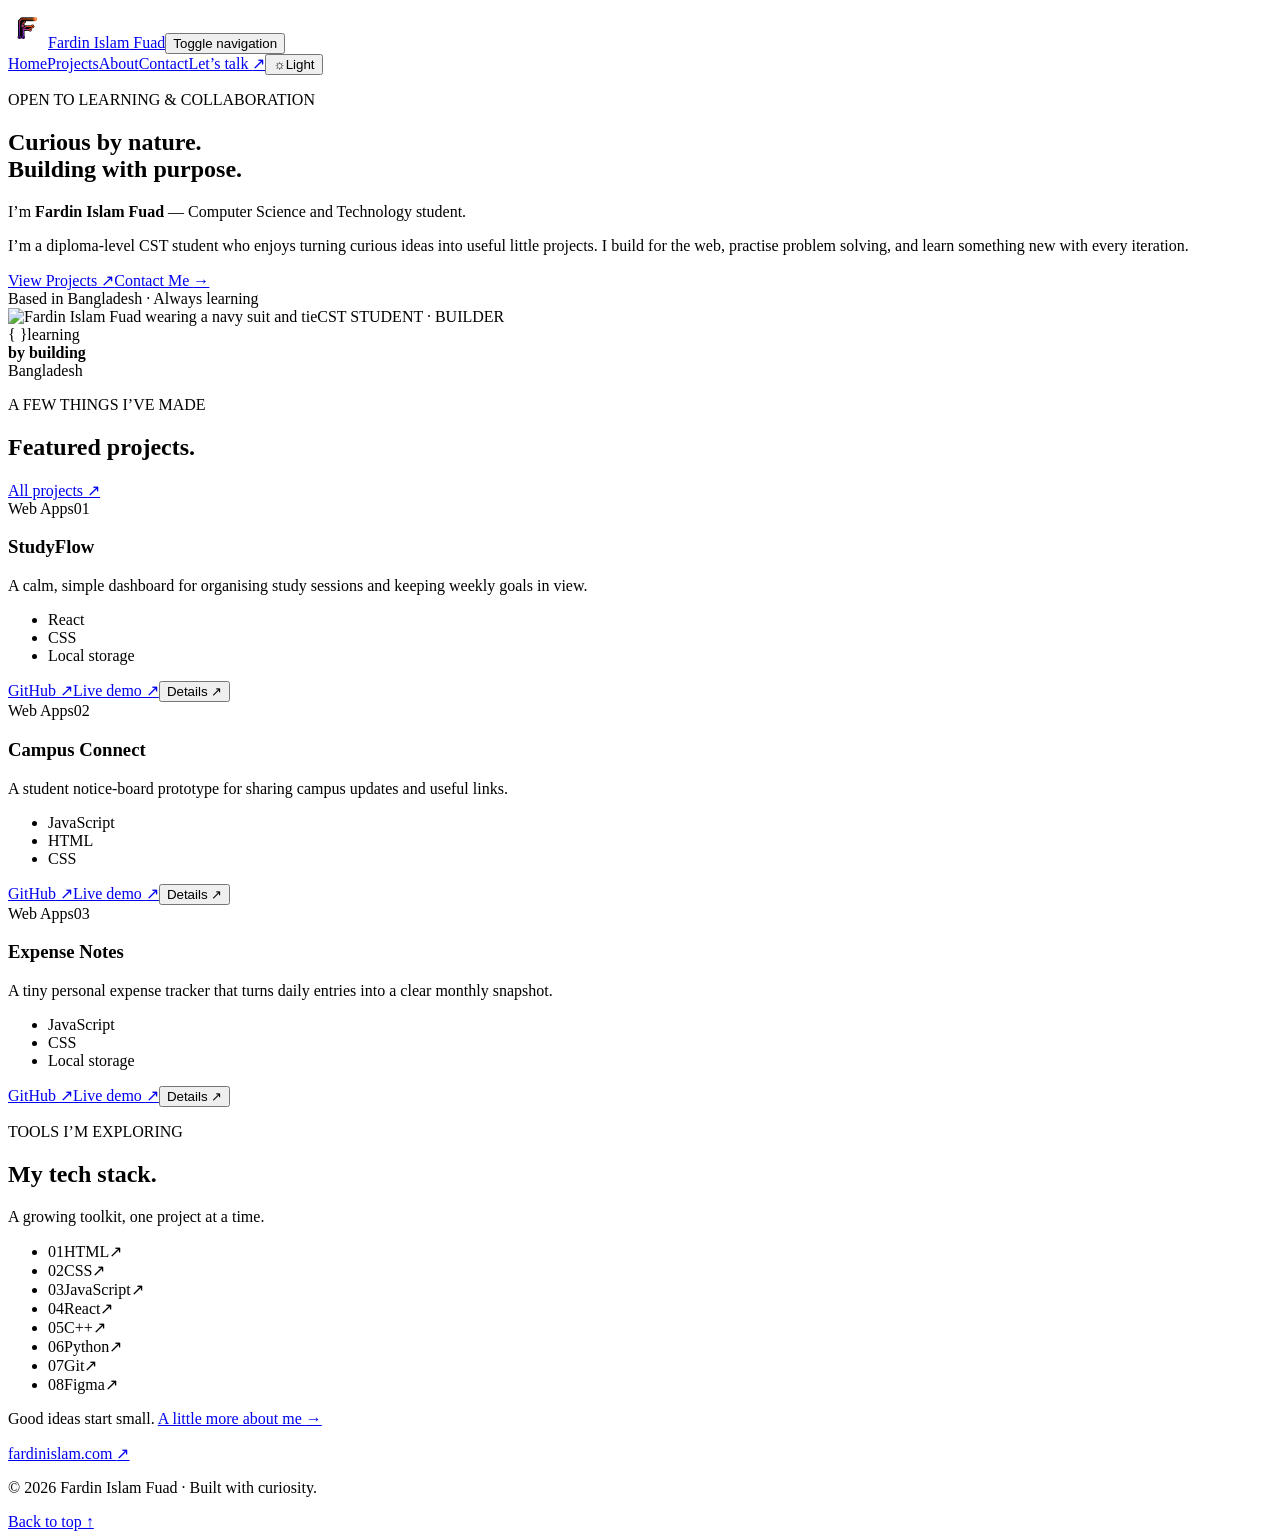
==== index.html @ f7e0d7eb "Add files via upload" ====
<!-- Standalone home page. Edit js/data.js for the site content; no build tools are required. -->
<!doctype html><html lang="en"><head><meta charset="utf-8"><meta name="viewport" content="width=device-width, initial-scale=1"><meta name="theme-color" content="#090d14"><title>Fardin Islam Fuad | Web Developer &amp; CST Student</title><meta name="description" content="Explore Fardin Islam Fuad’s portfolio: a Bangladesh-based CST student and aspiring web developer building thoughtful websites and practical projects."><link rel="canonical" href="https://fardinislam.com/"><meta property="og:type" content="website"><meta property="og:site_name" content="Fardin Islam Fuad"><meta property="og:title" content="Fardin Islam Fuad | Web Developer &amp; CST Student"><meta property="og:description" content="Explore Fardin Islam Fuad’s portfolio: a Bangladesh-based CST student and aspiring web developer building thoughtful websites and practical projects."><meta property="og:url" content="https://fardinislam.com/"><meta property="og:image" content="https://fardinislam.com/assets/fardin-islam-fuad.webp"><meta name="twitter:card" content="summary"><meta name="twitter:title" content="Fardin Islam Fuad | Web Developer &amp; CST Student"><meta name="twitter:description" content="Explore Fardin Islam Fuad’s portfolio: a Bangladesh-based CST student and aspiring web developer building thoughtful websites and practical projects."><meta name="twitter:image" content="https://fardinislam.com/assets/fardin-islam-fuad.webp"><link rel="preconnect" href="https://fonts.googleapis.com"><link rel="preconnect" href="https://fonts.gstatic.com" crossorigin><link href="https://fonts.googleapis.com/css2?family=Space+Grotesk:wght@500;600;700&display=swap" rel="stylesheet"><link rel="stylesheet" href="css/style.css"><link rel="icon" type="image/png" href="fuad-logo.png"><script type="application/ld+json">{"@context":"https://schema.org","@type":"Person","name":"Fardin Islam Fuad","url":"https://fardinislam.com/","alumniOf":{"@type":"EducationalOrganization","name":"Brahmanbaria Polytechnic Institute"},"jobTitle":"Computer Science and Technology student"}</script></head><body id="top" data-page="home"><header class="site-header"><a class="brand" href="index.html" aria-label="Fardin Islam Fuad home"><img class="brand-logo" src="fuad-logo.png" alt="" width="40" height="40"><span>Fardin Islam<span class="brand-muted"> Fuad</span></span></a><button class="menu-toggle" type="button" aria-expanded="false" aria-controls="primary-nav"><span class="sr-only">Toggle navigation</span><span></span><span></span></button><nav class="primary-nav" id="primary-nav" aria-label="Main navigation"><a href="index.html" aria-current="page">Home</a><a href="projects.html">Projects</a><a href="about.html">About</a><a href="contact.html">Contact</a><a class="nav-cta" href="contact.html">Let’s talk <span aria-hidden="true">↗</span></a><button class="theme-toggle" type="button" data-theme-toggle aria-label="Switch to light mode" aria-pressed="false"><span aria-hidden="true">☼</span><span class="theme-label">Light</span></button></nav></header><main id="main-content"><section class="hero section-wrap"><div class="hero-copy"><p class="eyebrow"><span class="status-dot"></span> OPEN TO LEARNING & COLLABORATION</p><h1>Curious by nature.<br><span class="gradient-text">Building with purpose.</span></h1><p class="hero-name">I’m <strong>Fardin Islam Fuad</strong> — Computer Science and Technology student.</p><p class="hero-bio">I’m a diploma-level CST student who enjoys turning curious ideas into useful little projects. I build for the web, practise problem solving, and learn something new with every iteration.</p><div class="button-row"><a class="button button-primary" href="projects.html">View Projects <span aria-hidden="true">↗</span></a><a class="button button-quiet" href="contact.html">Contact Me <span aria-hidden="true">→</span></a></div><div class="hero-footnote"><span class="tiny-line"></span> Based in Bangladesh · Always learning</div></div><div class="hero-portrait-wrap"><div class="portrait-orbit orbit-one"></div><div class="portrait-orbit orbit-two"></div><div class="hero-portrait glass-card"><img src="assets/fardin-islam-fuad.webp" alt="Fardin Islam Fuad wearing a navy suit and tie" width="320" height="320" loading="eager" fetchpriority="high"><span class="portrait-caption">CST STUDENT <span>·</span> BUILDER</span></div><div class="float-chip chip-code"><span class="chip-icon">{ }</span><span>learning<br><b>by building</b></span></div><div class="float-chip chip-location"><span class="location-dot"></span> Bangladesh</div></div></section><section class="section-wrap featured-section" aria-labelledby="featured-title"><div class="section-heading"><div><p class="eyebrow">A FEW THINGS I’VE MADE</p><h2 id="featured-title">Featured projects<span class="accent-dot">.</span></h2></div><a class="inline-link" href="projects.html">All projects <span aria-hidden="true">↗</span></a></div><div class="project-grid featured-grid"><article class="project-card glass-card" data-category="Web Apps"><div class="project-card-top"><span class="eyebrow category-label">Web Apps</span><span class="project-index" aria-hidden="true">01</span></div><h3>StudyFlow</h3><p>A calm, simple dashboard for organising study sessions and keeping weekly goals in view.</p><ul class="tag-list" aria-label="Technologies"><li>React</li><li>CSS</li><li>Local storage</li></ul><div class="project-links"><a href="https://github.com/your-username/studyflow" target="_blank" rel="noopener noreferrer">GitHub <span aria-hidden="true">↗</span></a><a href="https://example.com" target="_blank" rel="noopener noreferrer">Live demo <span aria-hidden="true">↗</span></a><button class="text-button details-trigger" type="button" data-project="studyflow" aria-haspopup="dialog">Details <span aria-hidden="true">↗</span></button></div></article><article class="project-card glass-card" data-category="Web Apps"><div class="project-card-top"><span class="eyebrow category-label">Web Apps</span><span class="project-index" aria-hidden="true">02</span></div><h3>Campus Connect</h3><p>A student notice-board prototype for sharing campus updates and useful links.</p><ul class="tag-list" aria-label="Technologies"><li>JavaScript</li><li>HTML</li><li>CSS</li></ul><div class="project-links"><a href="https://github.com/your-username/campus-connect" target="_blank" rel="noopener noreferrer">GitHub <span aria-hidden="true">↗</span></a><a href="https://example.com" target="_blank" rel="noopener noreferrer">Live demo <span aria-hidden="true">↗</span></a><button class="text-button details-trigger" type="button" data-project="campus-connect" aria-haspopup="dialog">Details <span aria-hidden="true">↗</span></button></div></article><article class="project-card glass-card" data-category="Web Apps"><div class="project-card-top"><span class="eyebrow category-label">Web Apps</span><span class="project-index" aria-hidden="true">03</span></div><h3>Expense Notes</h3><p>A tiny personal expense tracker that turns daily entries into a clear monthly snapshot.</p><ul class="tag-list" aria-label="Technologies"><li>JavaScript</li><li>CSS</li><li>Local storage</li></ul><div class="project-links"><a href="https://github.com/your-username/expense-notes" target="_blank" rel="noopener noreferrer">GitHub <span aria-hidden="true">↗</span></a><a href="https://example.com" target="_blank" rel="noopener noreferrer">Live demo <span aria-hidden="true">↗</span></a><button class="text-button details-trigger" type="button" data-project="expense-notes" aria-haspopup="dialog">Details <span aria-hidden="true">↗</span></button></div></article></div></section><section class="section-wrap stack-section"><div class="section-heading"><div><p class="eyebrow">TOOLS I’M EXPLORING</p><h2>My tech stack<span class="accent-dot">.</span></h2></div><p class="section-note">A growing toolkit, one project at a time.</p></div><ul class="stack-grid"><li class="stack-item"><span class="stack-number">01</span><span>HTML</span><span class="stack-arrow" aria-hidden="true">↗</span></li><li class="stack-item"><span class="stack-number">02</span><span>CSS</span><span class="stack-arrow" aria-hidden="true">↗</span></li><li class="stack-item"><span class="stack-number">03</span><span>JavaScript</span><span class="stack-arrow" aria-hidden="true">↗</span></li><li class="stack-item"><span class="stack-number">04</span><span>React</span><span class="stack-arrow" aria-hidden="true">↗</span></li><li class="stack-item"><span class="stack-number">05</span><span>C++</span><span class="stack-arrow" aria-hidden="true">↗</span></li><li class="stack-item"><span class="stack-number">06</span><span>Python</span><span class="stack-arrow" aria-hidden="true">↗</span></li><li class="stack-item"><span class="stack-number">07</span><span>Git</span><span class="stack-arrow" aria-hidden="true">↗</span></li><li class="stack-item"><span class="stack-number">08</span><span>Figma</span><span class="stack-arrow" aria-hidden="true">↗</span></li></ul></section><section class="section-wrap closing-note"><p>Good ideas start small. <a href="about.html">A little more about me <span aria-hidden="true">→</span></a></p></section></main><footer class="site-footer"><a class="footer-domain" href="https://fardinislam.com/">fardinislam.com <span aria-hidden="true">↗</span></a><p>© 2026 Fardin Islam Fuad <span class="footer-separator">·</span> Built with curiosity.</p><ul class="footer-socials" data-footer-socials aria-label="Social media links"></ul><a class="back-top" href="#top">Back to top ↑</a></footer><script src="js/data.js" defer></script><script src="js/main.js" defer></script></body></html>
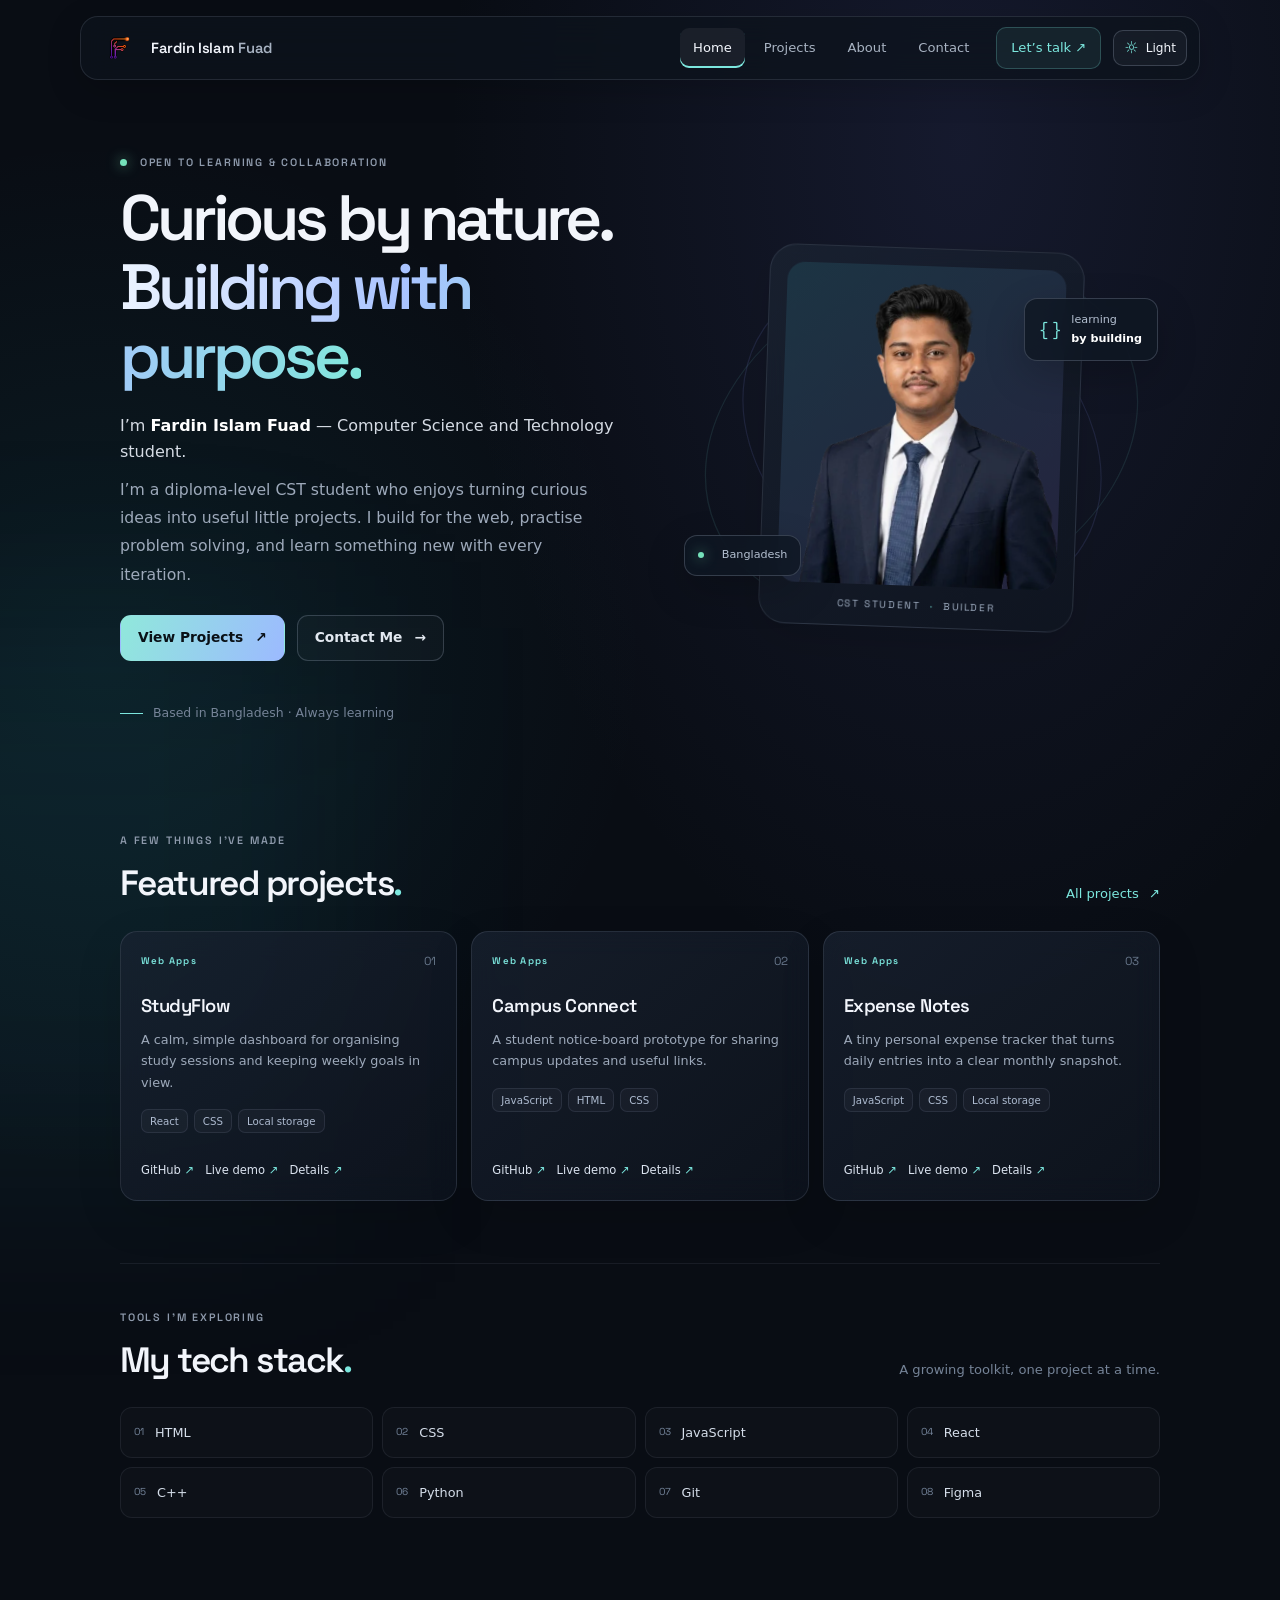
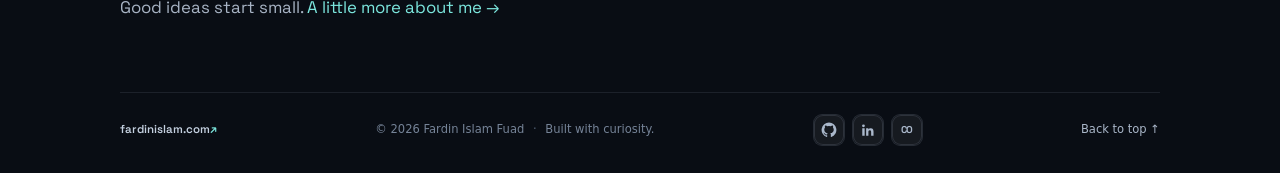
==== commit 49448151: "Update index.html" ====
--- a/index.html
+++ b/index.html
@@ -1,2 +1,2 @@
 <!-- Standalone home page. Edit js/data.js for the site content; no build tools are required. -->
-<!doctype html><html lang="en"><head><meta charset="utf-8"><meta name="viewport" content="width=device-width, initial-scale=1"><meta name="theme-color" content="#090d14"><title>Fardin Islam Fuad | Web Developer &amp; CST Student</title><meta name="description" content="Explore Fardin Islam Fuad’s portfolio: a Bangladesh-based CST student and aspiring web developer building thoughtful websites and practical projects."><link rel="canonical" href="https://fardinislam.com/"><meta property="og:type" content="website"><meta property="og:site_name" content="Fardin Islam Fuad"><meta property="og:title" content="Fardin Islam Fuad | Web Developer &amp; CST Student"><meta property="og:description" content="Explore Fardin Islam Fuad’s portfolio: a Bangladesh-based CST student and aspiring web developer building thoughtful websites and practical projects."><meta property="og:url" content="https://fardinislam.com/"><meta property="og:image" content="https://fardinislam.com/assets/fardin-islam-fuad.webp"><meta name="twitter:card" content="summary"><meta name="twitter:title" content="Fardin Islam Fuad | Web Developer &amp; CST Student"><meta name="twitter:description" content="Explore Fardin Islam Fuad’s portfolio: a Bangladesh-based CST student and aspiring web developer building thoughtful websites and practical projects."><meta name="twitter:image" content="https://fardinislam.com/assets/fardin-islam-fuad.webp"><link rel="preconnect" href="https://fonts.googleapis.com"><link rel="preconnect" href="https://fonts.gstatic.com" crossorigin><link href="https://fonts.googleapis.com/css2?family=Space+Grotesk:wght@500;600;700&display=swap" rel="stylesheet"><link rel="stylesheet" href="css/style.css"><link rel="icon" type="image/png" href="fuad-logo.png"><script type="application/ld+json">{"@context":"https://schema.org","@type":"Person","name":"Fardin Islam Fuad","url":"https://fardinislam.com/","alumniOf":{"@type":"EducationalOrganization","name":"Brahmanbaria Polytechnic Institute"},"jobTitle":"Computer Science and Technology student"}</script></head><body id="top" data-page="home"><header class="site-header"><a class="brand" href="index.html" aria-label="Fardin Islam Fuad home"><img class="brand-logo" src="fuad-logo.png" alt="" width="40" height="40"><span>Fardin Islam<span class="brand-muted"> Fuad</span></span></a><button class="menu-toggle" type="button" aria-expanded="false" aria-controls="primary-nav"><span class="sr-only">Toggle navigation</span><span></span><span></span></button><nav class="primary-nav" id="primary-nav" aria-label="Main navigation"><a href="index.html" aria-current="page">Home</a><a href="projects.html">Projects</a><a href="about.html">About</a><a href="contact.html">Contact</a><a class="nav-cta" href="contact.html">Let’s talk <span aria-hidden="true">↗</span></a><button class="theme-toggle" type="button" data-theme-toggle aria-label="Switch to light mode" aria-pressed="false"><span aria-hidden="true">☼</span><span class="theme-label">Light</span></button></nav></header><main id="main-content"><section class="hero section-wrap"><div class="hero-copy"><p class="eyebrow"><span class="status-dot"></span> OPEN TO LEARNING & COLLABORATION</p><h1>Curious by nature.<br><span class="gradient-text">Building with purpose.</span></h1><p class="hero-name">I’m <strong>Fardin Islam Fuad</strong> — Computer Science and Technology student.</p><p class="hero-bio">I’m a diploma-level CST student who enjoys turning curious ideas into useful little projects. I build for the web, practise problem solving, and learn something new with every iteration.</p><div class="button-row"><a class="button button-primary" href="projects.html">View Projects <span aria-hidden="true">↗</span></a><a class="button button-quiet" href="contact.html">Contact Me <span aria-hidden="true">→</span></a></div><div class="hero-footnote"><span class="tiny-line"></span> Based in Bangladesh · Always learning</div></div><div class="hero-portrait-wrap"><div class="portrait-orbit orbit-one"></div><div class="portrait-orbit orbit-two"></div><div class="hero-portrait glass-card"><img src="assets/fardin-islam-fuad.webp" alt="Fardin Islam Fuad wearing a navy suit and tie" width="320" height="320" loading="eager" fetchpriority="high"><span class="portrait-caption">CST STUDENT <span>·</span> BUILDER</span></div><div class="float-chip chip-code"><span class="chip-icon">{ }</span><span>learning<br><b>by building</b></span></div><div class="float-chip chip-location"><span class="location-dot"></span> Bangladesh</div></div></section><section class="section-wrap featured-section" aria-labelledby="featured-title"><div class="section-heading"><div><p class="eyebrow">A FEW THINGS I’VE MADE</p><h2 id="featured-title">Featured projects<span class="accent-dot">.</span></h2></div><a class="inline-link" href="projects.html">All projects <span aria-hidden="true">↗</span></a></div><div class="project-grid featured-grid"><article class="project-card glass-card" data-category="Web Apps"><div class="project-card-top"><span class="eyebrow category-label">Web Apps</span><span class="project-index" aria-hidden="true">01</span></div><h3>StudyFlow</h3><p>A calm, simple dashboard for organising study sessions and keeping weekly goals in view.</p><ul class="tag-list" aria-label="Technologies"><li>React</li><li>CSS</li><li>Local storage</li></ul><div class="project-links"><a href="https://github.com/your-username/studyflow" target="_blank" rel="noopener noreferrer">GitHub <span aria-hidden="true">↗</span></a><a href="https://example.com" target="_blank" rel="noopener noreferrer">Live demo <span aria-hidden="true">↗</span></a><button class="text-button details-trigger" type="button" data-project="studyflow" aria-haspopup="dialog">Details <span aria-hidden="true">↗</span></button></div></article><article class="project-card glass-card" data-category="Web Apps"><div class="project-card-top"><span class="eyebrow category-label">Web Apps</span><span class="project-index" aria-hidden="true">02</span></div><h3>Campus Connect</h3><p>A student notice-board prototype for sharing campus updates and useful links.</p><ul class="tag-list" aria-label="Technologies"><li>JavaScript</li><li>HTML</li><li>CSS</li></ul><div class="project-links"><a href="https://github.com/your-username/campus-connect" target="_blank" rel="noopener noreferrer">GitHub <span aria-hidden="true">↗</span></a><a href="https://example.com" target="_blank" rel="noopener noreferrer">Live demo <span aria-hidden="true">↗</span></a><button class="text-button details-trigger" type="button" data-project="campus-connect" aria-haspopup="dialog">Details <span aria-hidden="true">↗</span></button></div></article><article class="project-card glass-card" data-category="Web Apps"><div class="project-card-top"><span class="eyebrow category-label">Web Apps</span><span class="project-index" aria-hidden="true">03</span></div><h3>Expense Notes</h3><p>A tiny personal expense tracker that turns daily entries into a clear monthly snapshot.</p><ul class="tag-list" aria-label="Technologies"><li>JavaScript</li><li>CSS</li><li>Local storage</li></ul><div class="project-links"><a href="https://github.com/your-username/expense-notes" target="_blank" rel="noopener noreferrer">GitHub <span aria-hidden="true">↗</span></a><a href="https://example.com" target="_blank" rel="noopener noreferrer">Live demo <span aria-hidden="true">↗</span></a><button class="text-button details-trigger" type="button" data-project="expense-notes" aria-haspopup="dialog">Details <span aria-hidden="true">↗</span></button></div></article></div></section><section class="section-wrap stack-section"><div class="section-heading"><div><p class="eyebrow">TOOLS I’M EXPLORING</p><h2>My tech stack<span class="accent-dot">.</span></h2></div><p class="section-note">A growing toolkit, one project at a time.</p></div><ul class="stack-grid"><li class="stack-item"><span class="stack-number">01</span><span>HTML</span><span class="stack-arrow" aria-hidden="true">↗</span></li><li class="stack-item"><span class="stack-number">02</span><span>CSS</span><span class="stack-arrow" aria-hidden="true">↗</span></li><li class="stack-item"><span class="stack-number">03</span><span>JavaScript</span><span class="stack-arrow" aria-hidden="true">↗</span></li><li class="stack-item"><span class="stack-number">04</span><span>React</span><span class="stack-arrow" aria-hidden="true">↗</span></li><li class="stack-item"><span class="stack-number">05</span><span>C++</span><span class="stack-arrow" aria-hidden="true">↗</span></li><li class="stack-item"><span class="stack-number">06</span><span>Python</span><span class="stack-arrow" aria-hidden="true">↗</span></li><li class="stack-item"><span class="stack-number">07</span><span>Git</span><span class="stack-arrow" aria-hidden="true">↗</span></li><li class="stack-item"><span class="stack-number">08</span><span>Figma</span><span class="stack-arrow" aria-hidden="true">↗</span></li></ul></section><section class="section-wrap closing-note"><p>Good ideas start small. <a href="about.html">A little more about me <span aria-hidden="true">→</span></a></p></section></main><footer class="site-footer"><a class="footer-domain" href="https://fardinislam.com/">fardinislam.com <span aria-hidden="true">↗</span></a><p>© 2026 Fardin Islam Fuad <span class="footer-separator">·</span> Built with curiosity.</p><ul class="footer-socials" data-footer-socials aria-label="Social media links"></ul><a class="back-top" href="#top">Back to top ↑</a></footer><script src="js/data.js" defer></script><script src="js/main.js" defer></script></body></html>
+<!doctype html><html lang="en"><head><meta charset="utf-8"><meta name="viewport" content="width=device-width, initial-scale=1"><meta name="theme-color" content="#090d14"><title>Fardin Islam Fuad | Web Developer &amp; CST Student</title><meta name="description" content="Explore Fardin Islam Fuad’s portfolio: a Bangladesh-based CST student and aspiring web developer building thoughtful websites and practical projects."><link rel="canonical" href="https://fardinislam.com/"><meta property="og:type" content="website"><meta property="og:site_name" content="Fardin Islam Fuad"><meta property="og:title" content="Fardin Islam Fuad | Web Developer &amp; CST Student"><meta property="og:description" content="Explore Fardin Islam Fuad’s portfolio: a Bangladesh-based CST student and aspiring web developer building thoughtful websites and practical projects."><meta property="og:url" content="https://fardinislam.com/"><meta property="og:image" content="https://fardinislam.com/assets/fardin-islam.png"><meta name="twitter:card" content="summary"><meta name="twitter:title" content="Fardin Islam Fuad | Web Developer &amp; CST Student"><meta name="twitter:description" content="Explore Fardin Islam Fuad’s portfolio: a Bangladesh-based CST student and aspiring web developer building thoughtful websites and practical projects."><meta name="twitter:image" content="https://fardinislam.com/assets/fardin-islam-fuad.webp"><link rel="preconnect" href="https://fonts.googleapis.com"><link rel="preconnect" href="https://fonts.gstatic.com" crossorigin><link href="https://fonts.googleapis.com/css2?family=Space+Grotesk:wght@500;600;700&display=swap" rel="stylesheet"><link rel="stylesheet" href="css/style.css"><link rel="icon" type="image/png" href="fuad-logo.png"><script type="application/ld+json">{"@context":"https://schema.org","@type":"Person","name":"Fardin Islam Fuad","url":"https://fardinislam.com/","alumniOf":{"@type":"EducationalOrganization","name":"Brahmanbaria Polytechnic Institute"},"jobTitle":"Computer Science and Technology student"}</script></head><body id="top" data-page="home"><header class="site-header"><a class="brand" href="index.html" aria-label="Fardin Islam Fuad home"><img class="brand-logo" src="fuad-logo.png" alt="" width="40" height="40"><span>Fardin Islam<span class="brand-muted"> Fuad</span></span></a><button class="menu-toggle" type="button" aria-expanded="false" aria-controls="primary-nav"><span class="sr-only">Toggle navigation</span><span></span><span></span></button><nav class="primary-nav" id="primary-nav" aria-label="Main navigation"><a href="index.html" aria-current="page">Home</a><a href="projects.html">Projects</a><a href="about.html">About</a><a href="contact.html">Contact</a><a class="nav-cta" href="contact.html">Let’s talk <span aria-hidden="true">↗</span></a><button class="theme-toggle" type="button" data-theme-toggle aria-label="Switch to light mode" aria-pressed="false"><span aria-hidden="true">☼</span><span class="theme-label">Light</span></button></nav></header><main id="main-content"><section class="hero section-wrap"><div class="hero-copy"><p class="eyebrow"><span class="status-dot"></span> OPEN TO LEARNING & COLLABORATION</p><h1>Curious by nature.<br><span class="gradient-text">Building with purpose.</span></h1><p class="hero-name">I’m <strong>Fardin Islam Fuad</strong> — Computer Science and Technology student.</p><p class="hero-bio">I’m a diploma-level CST student who enjoys turning curious ideas into useful little projects. I build for the web, practise problem solving, and learn something new with every iteration.</p><div class="button-row"><a class="button button-primary" href="projects.html">View Projects <span aria-hidden="true">↗</span></a><a class="button button-quiet" href="contact.html">Contact Me <span aria-hidden="true">→</span></a></div><div class="hero-footnote"><span class="tiny-line"></span> Based in Bangladesh · Always learning</div></div><div class="hero-portrait-wrap"><div class="portrait-orbit orbit-one"></div><div class="portrait-orbit orbit-two"></div><div class="hero-portrait glass-card"><img src="assets/fardin-islam-fuad.webp" alt="Fardin Islam Fuad wearing a navy suit and tie" width="320" height="320" loading="eager" fetchpriority="high"><span class="portrait-caption">CST STUDENT <span>·</span> BUILDER</span></div><div class="float-chip chip-code"><span class="chip-icon">{ }</span><span>learning<br><b>by building</b></span></div><div class="float-chip chip-location"><span class="location-dot"></span> Bangladesh</div></div></section><section class="section-wrap featured-section" aria-labelledby="featured-title"><div class="section-heading"><div><p class="eyebrow">A FEW THINGS I’VE MADE</p><h2 id="featured-title">Featured projects<span class="accent-dot">.</span></h2></div><a class="inline-link" href="projects.html">All projects <span aria-hidden="true">↗</span></a></div><div class="project-grid featured-grid"><article class="project-card glass-card" data-category="Web Apps"><div class="project-card-top"><span class="eyebrow category-label">Web Apps</span><span class="project-index" aria-hidden="true">01</span></div><h3>StudyFlow</h3><p>A calm, simple dashboard for organising study sessions and keeping weekly goals in view.</p><ul class="tag-list" aria-label="Technologies"><li>React</li><li>CSS</li><li>Local storage</li></ul><div class="project-links"><a href="https://github.com/your-username/studyflow" target="_blank" rel="noopener noreferrer">GitHub <span aria-hidden="true">↗</span></a><a href="https://example.com" target="_blank" rel="noopener noreferrer">Live demo <span aria-hidden="true">↗</span></a><button class="text-button details-trigger" type="button" data-project="studyflow" aria-haspopup="dialog">Details <span aria-hidden="true">↗</span></button></div></article><article class="project-card glass-card" data-category="Web Apps"><div class="project-card-top"><span class="eyebrow category-label">Web Apps</span><span class="project-index" aria-hidden="true">02</span></div><h3>Campus Connect</h3><p>A student notice-board prototype for sharing campus updates and useful links.</p><ul class="tag-list" aria-label="Technologies"><li>JavaScript</li><li>HTML</li><li>CSS</li></ul><div class="project-links"><a href="https://github.com/your-username/campus-connect" target="_blank" rel="noopener noreferrer">GitHub <span aria-hidden="true">↗</span></a><a href="https://example.com" target="_blank" rel="noopener noreferrer">Live demo <span aria-hidden="true">↗</span></a><button class="text-button details-trigger" type="button" data-project="campus-connect" aria-haspopup="dialog">Details <span aria-hidden="true">↗</span></button></div></article><article class="project-card glass-card" data-category="Web Apps"><div class="project-card-top"><span class="eyebrow category-label">Web Apps</span><span class="project-index" aria-hidden="true">03</span></div><h3>Expense Notes</h3><p>A tiny personal expense tracker that turns daily entries into a clear monthly snapshot.</p><ul class="tag-list" aria-label="Technologies"><li>JavaScript</li><li>CSS</li><li>Local storage</li></ul><div class="project-links"><a href="https://github.com/your-username/expense-notes" target="_blank" rel="noopener noreferrer">GitHub <span aria-hidden="true">↗</span></a><a href="https://example.com" target="_blank" rel="noopener noreferrer">Live demo <span aria-hidden="true">↗</span></a><button class="text-button details-trigger" type="button" data-project="expense-notes" aria-haspopup="dialog">Details <span aria-hidden="true">↗</span></button></div></article></div></section><section class="section-wrap stack-section"><div class="section-heading"><div><p class="eyebrow">TOOLS I’M EXPLORING</p><h2>My tech stack<span class="accent-dot">.</span></h2></div><p class="section-note">A growing toolkit, one project at a time.</p></div><ul class="stack-grid"><li class="stack-item"><span class="stack-number">01</span><span>HTML</span><span class="stack-arrow" aria-hidden="true">↗</span></li><li class="stack-item"><span class="stack-number">02</span><span>CSS</span><span class="stack-arrow" aria-hidden="true">↗</span></li><li class="stack-item"><span class="stack-number">03</span><span>JavaScript</span><span class="stack-arrow" aria-hidden="true">↗</span></li><li class="stack-item"><span class="stack-number">04</span><span>React</span><span class="stack-arrow" aria-hidden="true">↗</span></li><li class="stack-item"><span class="stack-number">05</span><span>C++</span><span class="stack-arrow" aria-hidden="true">↗</span></li><li class="stack-item"><span class="stack-number">06</span><span>Python</span><span class="stack-arrow" aria-hidden="true">↗</span></li><li class="stack-item"><span class="stack-number">07</span><span>Git</span><span class="stack-arrow" aria-hidden="true">↗</span></li><li class="stack-item"><span class="stack-number">08</span><span>Figma</span><span class="stack-arrow" aria-hidden="true">↗</span></li></ul></section><section class="section-wrap closing-note"><p>Good ideas start small. <a href="about.html">A little more about me <span aria-hidden="true">→</span></a></p></section></main><footer class="site-footer"><a class="footer-domain" href="https://fardinislam.com/">fardinislam.com <span aria-hidden="true">↗</span></a><p>© 2026 Fardin Islam Fuad <span class="footer-separator">·</span> Built with curiosity.</p><ul class="footer-socials" data-footer-socials aria-label="Social media links"></ul><a class="back-top" href="#top">Back to top ↑</a></footer><script src="js/data.js" defer></script><script src="js/main.js" defer></script></body></html>
--- a/css/style.css
+++ b/css/style.css
@@ -0,0 +1,1589 @@
+/* Shared design tokens, page layouts, glass components, and responsive states. */
+:root {
+  color-scheme: dark;
+  --bg: #090d14;
+  --panel: rgba(18, 25, 37, 0.72);
+  --panel-strong: rgba(19, 27, 40, 0.92);
+  --line: rgba(202, 220, 244, 0.12);
+  --line-strong: rgba(202, 220, 244, 0.2);
+  --text: #f2f5fb;
+  --muted: #9da9ba;
+  --soft: #758397;
+  --cyan: #7ce7de;
+  --blue: #82aaff;
+  --purple: #b49aff;
+  --font-display: "Space Grotesk", system-ui, sans-serif;
+  --font-body:
+    system-ui, -apple-system, BlinkMacSystemFont, "Segoe UI", sans-serif;
+  --shadow: 0 24px 80px rgba(0, 0, 0, 0.24);
+  font-family: var(--font-body);
+  font-synthesis: none;
+  text-rendering: optimizeLegibility;
+  -webkit-font-smoothing: antialiased;
+  scroll-behavior: smooth;
+}
+* {
+  box-sizing: border-box;
+}
+body {
+  margin: 0;
+  min-width: 320px;
+  min-height: 100vh;
+  color: var(--text);
+  background:
+    radial-gradient(
+      ellipse at 75% 8%,
+      rgba(86, 91, 180, 0.16),
+      transparent 32rem
+    ),
+    radial-gradient(
+      ellipse at 8% 37%,
+      rgba(28, 157, 165, 0.1),
+      transparent 34rem
+    ),
+    var(--bg);
+  line-height: 1.65;
+}
+body:before {
+  position: fixed;
+  inset: auto auto -18rem -14rem;
+  width: 35rem;
+  height: 35rem;
+  z-index: -1;
+  content: "";
+  background: rgba(38, 144, 160, 0.09);
+  filter: blur(100px);
+  pointer-events: none;
+}
+a {
+  color: inherit;
+  text-decoration: none;
+}
+button,
+input,
+textarea {
+  font: inherit;
+}
+button {
+  color: inherit;
+}
+img {
+  display: block;
+  max-width: 100%;
+}
+::selection {
+  color: #071114;
+  background: var(--cyan);
+}
+:focus-visible {
+  outline: 2px solid var(--cyan);
+  outline-offset: 4px;
+  border-radius: 5px;
+}
+.sr-only {
+  position: absolute;
+  width: 1px;
+  height: 1px;
+  padding: 0;
+  margin: -1px;
+  overflow: hidden;
+  clip: rect(0, 0, 0, 0);
+  white-space: nowrap;
+  border: 0;
+}
+.site-header {
+  position: sticky;
+  top: 16px;
+  z-index: 20;
+  display: flex;
+  align-items: center;
+  justify-content: space-between;
+  max-width: 1120px;
+  margin: 16px auto 0;
+  padding: 10px 12px 10px 19px;
+  border: 1px solid var(--line);
+  border-radius: 18px;
+  background: rgba(13, 19, 29, 0.75);
+  backdrop-filter: blur(18px);
+  -webkit-backdrop-filter: blur(18px);
+  box-shadow: 0 10px 34px rgba(0, 0, 0, 0.18);
+}
+.brand {
+  display: flex;
+  align-items: center;
+  gap: 11px;
+  font-family: var(--font-display);
+  font-weight: 600;
+  font-size: 0.92rem;
+  letter-spacing: -0.02em;
+}
+.brand-logo {
+  display: block;
+  flex: 0 0 40px;
+  width: 40px;
+  height: 40px;
+  object-fit: contain;
+}
+.brand-muted {
+  color: #a7b2c1;
+}
+.primary-nav {
+  display: flex;
+  align-items: center;
+  gap: 6px;
+}
+.primary-nav > a:not(.nav-cta) {
+  padding: 9px 13px;
+  color: #a8b3c2;
+  font-size: 0.82rem;
+  transition:
+    color 0.2s,
+    background 0.2s;
+}
+.primary-nav > a:not(.nav-cta):hover,
+.primary-nav > a[aria-current="page"] {
+  color: var(--text);
+}
+.primary-nav > a[aria-current="page"]:not(.nav-cta) {
+  border-radius: 9px;
+  background: rgba(255, 255, 255, 0.055);
+}
+.nav-cta {
+  margin-left: 8px;
+  padding: 9px 14px;
+  border: 1px solid rgba(124, 231, 222, 0.23);
+  border-radius: 10px;
+  color: var(--cyan);
+  background: rgba(124, 231, 222, 0.07);
+  font-size: 0.82rem;
+  transition: background 0.2s;
+}
+.nav-cta:hover {
+  background: rgba(124, 231, 222, 0.14);
+}
+.menu-toggle {
+  display: none;
+}
+.section-wrap {
+  width: min(100% - 48px, 1040px);
+  margin-inline: auto;
+}
+.hero {
+  display: grid;
+  grid-template-columns: 1.04fr 0.96fr;
+  align-items: center;
+  gap: 3rem;
+  min-height: 570px;
+  padding-top: 74px;
+  padding-bottom: 64px;
+}
+.eyebrow {
+  margin: 0 0 14px;
+  color: #8e9aac;
+  font-family: var(--font-display);
+  font-size: 0.67rem;
+  font-weight: 600;
+  letter-spacing: 0.17em;
+  line-height: 1.5;
+}
+.status-dot,
+.location-dot {
+  display: inline-block;
+  width: 7px;
+  height: 7px;
+  margin-right: 8px;
+  border-radius: 50%;
+  background: #75e1ba;
+  box-shadow: 0 0 13px rgba(117, 225, 186, 0.7);
+}
+h1,
+h2,
+h3,
+p {
+  margin-top: 0;
+}
+.hero h1,
+.page-hero h1 {
+  margin-bottom: 22px;
+  font-family: var(--font-display);
+  font-size: clamp(2.55rem, 5vw, 4.4rem);
+  font-weight: 600;
+  line-height: 1.08;
+  letter-spacing: -0.065em;
+}
+.gradient-text {
+  background: linear-gradient(95deg, #ecf4ff 0%, #a9c3ff 48%, #82e7dc 100%);
+  -webkit-background-clip: text;
+  background-clip: text;
+  color: transparent;
+}
+.hero-name {
+  margin-bottom: 10px;
+  color: #d5dbe4;
+  font-size: 1rem;
+}
+.hero-name strong {
+  color: #fff;
+  font-weight: 650;
+}
+.hero-bio {
+  max-width: 480px;
+  margin: 0 0 26px;
+  color: var(--muted);
+  font-size: 0.98rem;
+  line-height: 1.8;
+}
+.button-row {
+  display: flex;
+  flex-wrap: wrap;
+  gap: 12px;
+}
+.button {
+  display: inline-flex;
+  align-items: center;
+  justify-content: center;
+  gap: 12px;
+  min-height: 46px;
+  padding: 0 17px;
+  border: 1px solid transparent;
+  border-radius: 11px;
+  font-weight: 600;
+  font-size: 0.86rem;
+  transition:
+    transform 0.2s,
+    background 0.2s,
+    border-color 0.2s;
+}
+.button:hover {
+  transform: translateY(-2px);
+}
+.button-primary {
+  color: #091016;
+  background: linear-gradient(110deg, #90e8db, #9cbaff);
+}
+.button-primary:hover {
+  background: linear-gradient(110deg, #b0f4e8, #b2caff);
+}
+.button-quiet {
+  border-color: var(--line-strong);
+  color: #e2e8f0;
+  background: rgba(255, 255, 255, 0.025);
+}
+.button-quiet:hover {
+  border-color: rgba(124, 231, 222, 0.4);
+  background: rgba(255, 255, 255, 0.06);
+}
+.hero-footnote {
+  display: flex;
+  align-items: center;
+  gap: 10px;
+  margin-top: 42px;
+  color: var(--soft);
+  font-size: 0.78rem;
+}
+.tiny-line {
+  width: 23px;
+  height: 1px;
+  background: var(--cyan);
+}
+.hero-portrait-wrap {
+  position: relative;
+  display: grid;
+  place-items: center;
+  min-height: 380px;
+}
+.hero-portrait {
+  position: relative;
+  z-index: 1;
+  display: grid;
+  justify-items: center;
+  width: min(315px, 76%);
+  padding: 17px 17px 13px;
+  border: 1px solid rgba(199, 218, 247, 0.14);
+  border-radius: 27px;
+  background: linear-gradient(
+    145deg,
+    rgba(40, 50, 73, 0.72),
+    rgba(19, 26, 39, 0.7)
+  );
+  box-shadow: var(--shadow);
+  transform: rotate(2deg);
+}
+.hero-portrait img {
+  width: 100%;
+  aspect-ratio: 1;
+  object-fit: cover;
+  border-radius: 18px;
+  background: linear-gradient(140deg, #1c3443, #24233e);
+}
+.portrait-caption {
+  padding-top: 12px;
+  color: #a3b1c5;
+  font-family: var(--font-display);
+  font-size: 0.62rem;
+  letter-spacing: 0.16em;
+}
+.portrait-caption span {
+  padding-inline: 5px;
+  color: var(--cyan);
+}
+.portrait-orbit {
+  position: absolute;
+  width: 335px;
+  height: 335px;
+  border: 1px solid rgba(124, 231, 222, 0.1);
+  border-radius: 50%;
+}
+.orbit-one {
+  transform: rotate(-23deg) scaleX(1.34);
+}
+.orbit-two {
+  width: 300px;
+  height: 300px;
+  border-color: rgba(142, 155, 255, 0.13);
+  transform: rotate(36deg) scaleX(1.29);
+}
+.float-chip {
+  position: absolute;
+  z-index: 2;
+  display: flex;
+  align-items: center;
+  gap: 10px;
+  border: 1px solid var(--line-strong);
+  border-radius: 13px;
+  background: rgba(15, 23, 35, 0.84);
+  backdrop-filter: blur(14px);
+  box-shadow: 0 14px 40px rgba(0, 0, 0, 0.2);
+  font-size: 0.7rem;
+  color: #b4c0d1;
+}
+.chip-code {
+  top: 50px;
+  right: 2px;
+  padding: 12px 15px;
+}
+.chip-code b {
+  color: #fff;
+  font-weight: 600;
+}
+.chip-icon {
+  color: var(--cyan);
+  font-family: var(--font-display);
+  font-size: 1.1rem;
+}
+.chip-location {
+  bottom: 53px;
+  left: 0;
+  padding: 10px 13px;
+}
+.chip-location .location-dot {
+  width: 6px;
+  height: 6px;
+}
+.featured-section,
+.stack-section {
+  padding-top: 45px;
+  padding-bottom: 62px;
+}
+.section-heading {
+  display: flex;
+  align-items: end;
+  justify-content: space-between;
+  gap: 20px;
+  margin-bottom: 26px;
+}
+.section-heading h2,
+.about-copy h2,
+.contact-aside h2 {
+  margin: 0;
+  font-family: var(--font-display);
+  font-size: clamp(1.65rem, 3vw, 2.2rem);
+  font-weight: 600;
+  line-height: 1.2;
+  letter-spacing: -0.045em;
+}
+.accent-dot {
+  color: var(--cyan);
+}
+.inline-link {
+  color: var(--cyan);
+  font-size: 0.82rem;
+}
+.inline-link span {
+  margin-left: 6px;
+}
+.project-grid {
+  display: grid;
+  grid-template-columns: repeat(3, minmax(0, 1fr));
+  gap: 14px;
+}
+.glass-card {
+  border: 1px solid var(--line);
+  background: linear-gradient(
+    140deg,
+    rgba(25, 34, 49, 0.76),
+    rgba(14, 20, 31, 0.77)
+  );
+  backdrop-filter: blur(14px);
+  -webkit-backdrop-filter: blur(14px);
+  box-shadow: 0 16px 45px rgba(0, 0, 0, 0.13);
+}
+.project-card {
+  display: flex;
+  flex-direction: column;
+  min-height: 270px;
+  padding: 20px;
+  border-radius: 17px;
+  transition:
+    transform 0.24s,
+    border-color 0.24s,
+    background 0.24s;
+}
+.project-card:hover {
+  transform: translateY(-4px);
+  border-color: rgba(124, 231, 222, 0.3);
+  background: linear-gradient(
+    140deg,
+    rgba(28, 41, 57, 0.88),
+    rgba(15, 23, 34, 0.84)
+  );
+}
+.project-card-top {
+  display: flex;
+  justify-content: space-between;
+  align-items: center;
+  margin-bottom: 20px;
+}
+.project-card .eyebrow {
+  margin: 0;
+  color: var(--cyan);
+  font-size: 0.6rem;
+  letter-spacing: 0.13em;
+}
+.project-index {
+  color: #68778b;
+  font-family: var(--font-display);
+  font-size: 0.73rem;
+}
+.project-card h3 {
+  margin: 0 0 8px;
+  font-family: var(--font-display);
+  font-size: 1.15rem;
+  font-weight: 600;
+  letter-spacing: -0.03em;
+}
+.project-card > p {
+  margin: 0 0 16px;
+  color: var(--muted);
+  font-size: 0.8rem;
+  line-height: 1.65;
+}
+.tag-list {
+  display: flex;
+  flex-wrap: wrap;
+  gap: 6px;
+  margin: 0;
+  padding: 0;
+  list-style: none;
+}
+.tag-list li {
+  padding: 4px 8px;
+  border: 1px solid rgba(190, 207, 231, 0.1);
+  border-radius: 7px;
+  color: #aebbd0;
+  background: rgba(208, 223, 248, 0.035);
+  font-size: 0.64rem;
+  line-height: 1.45;
+}
+.project-links {
+  display: flex;
+  flex-wrap: wrap;
+  align-items: center;
+  gap: 11px;
+  margin-top: auto;
+  padding-top: 19px;
+}
+.project-links a,
+.text-button {
+  padding: 0;
+  border: 0;
+  color: #dbe3ef;
+  background: none;
+  font-size: 0.72rem;
+  cursor: pointer;
+}
+.project-links a:hover,
+.text-button:hover {
+  color: var(--cyan);
+}
+.project-links span {
+  color: var(--cyan);
+}
+.section-note {
+  margin: 0;
+  color: var(--soft);
+  font-size: 0.82rem;
+}
+.stack-section {
+  border-top: 1px solid rgba(197, 215, 242, 0.08);
+}
+.stack-grid {
+  display: grid;
+  grid-template-columns: repeat(4, 1fr);
+  gap: 9px;
+  margin: 0;
+  padding: 0;
+  list-style: none;
+}
+.stack-item {
+  display: flex;
+  align-items: center;
+  gap: 11px;
+  padding: 14px 13px;
+  border: 1px solid rgba(197, 215, 242, 0.08);
+  border-radius: 12px;
+  color: #d5deea;
+  background: rgba(255, 255, 255, 0.018);
+  font-size: 0.8rem;
+  transition:
+    border-color 0.2s,
+    background 0.2s;
+}
+.stack-item:hover {
+  border-color: rgba(124, 231, 222, 0.22);
+  background: rgba(124, 231, 222, 0.04);
+}
+.stack-number {
+  color: #74849a;
+  font-family: var(--font-display);
+  font-size: 0.63rem;
+}
+.stack-arrow {
+  margin-left: auto;
+  color: var(--cyan);
+  opacity: 0;
+  transition: opacity 0.2s;
+}
+.stack-item:hover .stack-arrow {
+  opacity: 1;
+}
+.closing-note {
+  padding-block: 14px 70px;
+  color: #a8b4c5;
+  font-family: var(--font-display);
+  font-size: 1.05rem;
+}
+.closing-note p {
+  margin: 0;
+}
+.closing-note a {
+  color: var(--cyan);
+}
+.page-hero {
+  padding-top: 77px;
+  padding-bottom: 39px;
+}
+.page-hero h1 {
+  max-width: 820px;
+  margin-bottom: 15px;
+  font-size: clamp(2.55rem, 5vw, 3.75rem);
+}
+.page-intro {
+  max-width: 620px;
+  margin: 0;
+  color: var(--muted);
+  font-size: 1rem;
+  line-height: 1.8;
+}
+.projects-section {
+  padding-bottom: 80px;
+}
+.filter-bar {
+  display: flex;
+  align-items: center;
+  gap: 8px;
+  margin-bottom: 21px;
+}
+.filter-button {
+  padding: 8px 13px;
+  border: 1px solid var(--line);
+  border-radius: 9px;
+  color: #a7b4c6;
+  background: rgba(255, 255, 255, 0.025);
+  font-size: 0.74rem;
+  cursor: pointer;
+  transition:
+    background 0.2s,
+    border-color 0.2s,
+    color 0.2s;
+}
+.filter-button:hover,
+.filter-button.is-active {
+  border-color: rgba(124, 231, 222, 0.32);
+  color: var(--cyan);
+  background: rgba(124, 231, 222, 0.075);
+}
+.filter-button:focus-visible {
+  outline-offset: 3px;
+}
+.filter-count {
+  margin-left: auto;
+  color: var(--soft);
+  font-size: 0.75rem;
+}
+.all-projects-grid {
+  grid-template-columns: repeat(2, minmax(0, 1fr));
+  gap: 14px;
+}
+.all-projects-grid .project-card {
+  min-height: 248px;
+}
+.project-card[hidden] {
+  display: none;
+}
+.placeholder-note {
+  margin: 22px 0 0;
+  color: var(--soft);
+  font-size: 0.75rem;
+}
+.placeholder-note span {
+  color: var(--cyan);
+}
+.placeholder-note code {
+  color: #c5d1e1;
+}
+.project-dialog {
+  width: min(580px, calc(100% - 28px));
+  max-width: none;
+  padding: 0;
+  border: 1px solid var(--line-strong);
+  border-radius: 20px;
+  color: var(--text);
+  background: rgba(13, 20, 31, 0.97);
+  box-shadow: 0 25px 100px rgba(0, 0, 0, 0.6);
+}
+.project-dialog::backdrop {
+  background: rgba(3, 6, 12, 0.72);
+  backdrop-filter: blur(5px);
+}
+.dialog-inner {
+  position: relative;
+  padding: 33px;
+}
+.dialog-close {
+  position: absolute;
+  top: 17px;
+  right: 18px;
+  width: 36px;
+  height: 36px;
+  border: 1px solid var(--line);
+  border-radius: 10px;
+  color: #dbe5f4;
+  background: rgba(255, 255, 255, 0.04);
+  font-size: 1.25rem;
+  cursor: pointer;
+}
+.dialog-inner h2 {
+  margin: 0 50px 13px 0;
+  font-family: var(--font-display);
+  font-size: 1.75rem;
+  letter-spacing: -0.04em;
+}
+.dialog-inner > p:not(.eyebrow) {
+  color: #b0bccd;
+  line-height: 1.8;
+}
+.dialog-inner .eyebrow {
+  color: var(--cyan);
+}
+.dialog-inner .project-links {
+  margin-top: 14px;
+}
+.about-intro {
+  display: grid;
+  grid-template-columns: 0.68fr 1.32fr;
+  align-items: center;
+  gap: 53px;
+  padding-top: 20px;
+  padding-bottom: 67px;
+}
+.about-avatar {
+  display: flex;
+  flex-direction: column;
+  align-items: center;
+  gap: 14px;
+  width: min(100%, 270px);
+  padding: 15px;
+  border-radius: 22px;
+}
+.about-avatar img {
+  width: 100%;
+  aspect-ratio: 1;
+  object-fit: cover;
+  border-radius: 15px;
+  background: linear-gradient(140deg, #1c3443, #24233e);
+}
+.about-avatar .eyebrow {
+  margin: 0;
+  color: #aebad0;
+}
+.about-copy h2 {
+  margin-bottom: 18px;
+}
+.about-copy > p:not(.eyebrow) {
+  margin-bottom: 14px;
+  color: var(--muted);
+  font-size: 0.91rem;
+  line-height: 1.85;
+}
+.timeline {
+  position: relative;
+  margin: 0 0 68px 7px;
+  padding: 0 0 0 29px;
+  border-left: 1px solid rgba(124, 231, 222, 0.24);
+}
+.timeline-item {
+  position: relative;
+  max-width: 650px;
+  padding: 0 0 8px;
+}
+.timeline-marker {
+  position: absolute;
+  top: 5px;
+  left: -35px;
+  width: 11px;
+  height: 11px;
+  border: 2px solid var(--cyan);
+  border-radius: 50%;
+  background: var(--bg);
+  box-shadow: 0 0 16px rgba(124, 231, 222, 0.22);
+}
+.timeline-item .eyebrow {
+  margin-bottom: 8px;
+  color: var(--cyan);
+}
+.timeline-item h3 {
+  margin: 0 0 4px;
+  font-family: var(--font-display);
+  font-size: 1.16rem;
+}
+.timeline-school {
+  margin: 0 0 10px;
+  color: #d2dceb;
+  font-size: 0.88rem;
+}
+.timeline-item > p:last-child {
+  margin: 0;
+  color: var(--muted);
+  font-size: 0.84rem;
+}
+.stats-section {
+  padding-top: 35px;
+  padding-bottom: 67px;
+  border-top: 1px solid rgba(197, 215, 242, 0.08);
+}
+.stats-grid {
+  display: grid;
+  grid-template-columns: repeat(3, 1fr);
+  gap: 13px;
+}
+.stat-card {
+  position: relative;
+  display: flex;
+  flex-direction: column;
+  min-height: 160px;
+  padding: 19px;
+  border-radius: 15px;
+  transition:
+    transform 0.2s,
+    border-color 0.2s;
+}
+.stat-card:hover {
+  transform: translateY(-3px);
+  border-color: rgba(124, 231, 222, 0.33);
+}
+.stat-label {
+  color: #a5b2c4;
+  font-size: 0.76rem;
+}
+.stat-card strong {
+  margin: 7px 0;
+  font-family: var(--font-display);
+  font-size: 2rem;
+  letter-spacing: -0.06em;
+}
+.stat-detail {
+  color: var(--soft);
+  font-size: 0.69rem;
+}
+.stat-arrow {
+  position: absolute;
+  right: 17px;
+  bottom: 16px;
+  color: var(--cyan);
+}
+.skills-section {
+  padding-bottom: 80px;
+}
+.skill-cloud {
+  display: flex;
+  flex-wrap: wrap;
+  gap: 9px;
+  margin: 0;
+  padding: 0;
+  list-style: none;
+}
+.skill-cloud li {
+  padding: 9px 13px;
+  border: 1px solid rgba(197, 215, 242, 0.13);
+  border-radius: 9px;
+  color: #cad5e4;
+  background: rgba(255, 255, 255, 0.027);
+  font-size: 0.78rem;
+}
+.contact-layout {
+  display: grid;
+  grid-template-columns: 0.9fr 1.1fr;
+  gap: 50px;
+  padding-top: 14px;
+  padding-bottom: 88px;
+}
+.contact-aside > p:not(.eyebrow) {
+  max-width: 385px;
+  margin: 15px 0 25px;
+  color: var(--muted);
+  font-size: 0.88rem;
+  line-height: 1.8;
+}
+.email-card {
+  display: grid;
+  grid-template-columns: 1fr auto;
+  align-items: center;
+  gap: 7px 10px;
+  padding: 17px;
+  border-radius: 14px;
+}
+.email-label {
+  grid-column: 1/-1;
+  color: var(--soft);
+  font-family: var(--font-display);
+  font-size: 0.62rem;
+  letter-spacing: 0.15em;
+}
+.email-card > a {
+  overflow-wrap: anywhere;
+  color: #e8eff9;
+  font-size: 0.83rem;
+}
+.copy-button {
+  padding: 6px 9px;
+  border: 1px solid var(--line);
+  border-radius: 8px;
+  color: var(--cyan);
+  background: rgba(255, 255, 255, 0.035);
+  font-size: 0.69rem;
+  cursor: pointer;
+}
+.copy-status {
+  grid-column: 1/-1;
+  min-height: 1em;
+  color: #8fe5cf;
+  font-size: 0.7rem;
+}
+.social-block {
+  margin-top: 29px;
+}
+.social-block > .eyebrow {
+  margin-bottom: 11px;
+}
+.social-list {
+  margin: 0;
+  padding: 0;
+  list-style: none;
+}
+.social-list li + li {
+  border-top: 1px solid rgba(197, 215, 242, 0.09);
+}
+.social-list a {
+  display: grid;
+  grid-template-columns: 1fr 1fr auto;
+  gap: 8px;
+  padding: 11px 2px;
+  color: #d9e2ef;
+  font-size: 0.79rem;
+}
+.social-list a > span:last-child {
+  color: var(--cyan);
+}
+.social-handle {
+  color: var(--soft);
+  text-align: right;
+}
+.contact-form {
+  display: flex;
+  flex-direction: column;
+  gap: 9px;
+  padding: 25px;
+  border-radius: 17px;
+}
+.contact-form .eyebrow {
+  margin-bottom: 6px;
+}
+.contact-form label {
+  margin-top: 4px;
+  color: #cbd5e3;
+  font-size: 0.76rem;
+}
+.contact-form input,
+.contact-form textarea {
+  width: 100%;
+  padding: 12px 13px;
+  border: 1px solid rgba(197, 215, 242, 0.14);
+  border-radius: 10px;
+  outline: 0;
+  color: var(--text);
+  background: rgba(4, 9, 17, 0.43);
+  font-size: 0.82rem;
+  transition:
+    border-color 0.2s,
+    background 0.2s;
+}
+.contact-form input:focus,
+.contact-form textarea:focus {
+  border-color: rgba(124, 231, 222, 0.56);
+  background: rgba(4, 9, 17, 0.62);
+}
+.contact-form input::placeholder,
+.contact-form textarea::placeholder {
+  color: #69778a;
+}
+.contact-form textarea {
+  resize: vertical;
+  min-height: 125px;
+}
+.submit-button {
+  align-self: flex-start;
+  margin-top: 7px;
+}
+.form-note {
+  margin: 1px 0 0;
+  color: var(--soft);
+  font-size: 0.68rem;
+}
+.site-footer {
+  display: flex;
+  align-items: center;
+  justify-content: space-between;
+  gap: 14px;
+  max-width: 1040px;
+  margin: 0 auto;
+  padding: 21px 0 27px;
+  border-top: 1px solid rgba(197, 215, 242, 0.1);
+  color: var(--soft);
+  font-size: 0.72rem;
+}
+.site-footer p {
+  margin: 0;
+}
+.footer-domain {
+  color: #c3cfdf;
+  font-family: var(--font-display);
+  font-weight: 600;
+}
+.footer-domain span {
+  color: var(--cyan);
+}
+.footer-separator {
+  padding-inline: 5px;
+  color: #526175;
+}
+.footer-socials {
+  display: flex;
+  align-items: center;
+  gap: 7px;
+  margin: 0;
+  padding: 0;
+  list-style: none;
+}
+.footer-socials a {
+  display: grid;
+  place-items: center;
+  width: 32px;
+  height: 32px;
+  border: 1px solid var(--line);
+  border-radius: 9px;
+  color: var(--muted);
+  background: rgba(255, 255, 255, 0.025);
+  transition:
+    transform 0.2s,
+    color 0.2s,
+    border-color 0.2s,
+    background 0.2s;
+}
+.footer-socials a:hover {
+  transform: translateY(-2px);
+  border-color: rgba(124, 231, 222, 0.4);
+  color: var(--cyan);
+  background: rgba(124, 231, 222, 0.08);
+}
+.footer-socials svg {
+  width: 16px;
+  height: 16px;
+}
+.footer-socials .social-monogram {
+  font-family: var(--font-display);
+  font-size: 0.62rem;
+  font-weight: 700;
+}
+.back-top {
+  color: #a9b6c8;
+}
+@media (max-width: 850px) {
+  .site-header {
+    width: calc(100% - 32px);
+  }
+  .section-wrap,
+  .site-footer {
+    width: calc(100% - 48px);
+  }
+  .hero {
+    gap: 1.5rem;
+    min-height: 530px;
+  }
+  .hero-portrait-wrap {
+    transform: scale(0.91);
+  }
+  .project-grid {
+    grid-template-columns: repeat(2, minmax(0, 1fr));
+  }
+  .featured-grid .project-card:nth-child(3) {
+    display: none;
+  }
+  .stack-grid {
+    grid-template-columns: repeat(4, 1fr);
+  }
+  .about-intro {
+    gap: 30px;
+  }
+  .contact-layout {
+    gap: 28px;
+  }
+}
+@media (max-width: 620px) {
+  .site-header {
+    top: 9px;
+    margin-top: 9px;
+    padding: 8px 10px 8px 13px;
+    border-radius: 14px;
+  }
+  .brand {
+    font-size: 0.81rem;
+  }
+  .brand-logo {
+    flex-basis: 32px;
+    width: 32px;
+    height: 32px;
+  }
+  .menu-toggle {
+    display: flex;
+    flex-direction: column;
+    justify-content: center;
+    gap: 5px;
+    width: 38px;
+    height: 36px;
+    padding: 8px;
+    border: 1px solid var(--line);
+    border-radius: 9px;
+    background: rgba(255, 255, 255, 0.035);
+    cursor: pointer;
+  }
+  .menu-toggle > span:not(.sr-only) {
+    height: 1px;
+    width: 100%;
+    background: #dce7f5;
+  }
+  .primary-nav {
+    position: absolute;
+    top: calc(100% + 8px);
+    right: 0;
+    left: 0;
+    display: none;
+    align-items: stretch;
+    flex-direction: column;
+    gap: 4px;
+    padding: 9px;
+    border: 1px solid var(--line);
+    border-radius: 14px;
+    background: rgba(13, 19, 29, 0.96);
+    backdrop-filter: blur(18px);
+  }
+  .primary-nav.is-open {
+    display: flex;
+  }
+  .primary-nav > a:not(.nav-cta) {
+    padding: 11px 12px;
+  }
+  .nav-cta {
+    margin: 4px 0 0;
+    text-align: center;
+  }
+  .section-wrap,
+  .site-footer {
+    width: calc(100% - 36px);
+  }
+  .hero {
+    grid-template-columns: 1fr;
+    gap: 0;
+    min-height: auto;
+    padding-top: 62px;
+    padding-bottom: 41px;
+  }
+  .hero-copy {
+    position: relative;
+    z-index: 2;
+  }
+  .hero h1 {
+    font-size: clamp(2.45rem, 11vw, 3.4rem);
+  }
+  .hero-bio {
+    font-size: 0.91rem;
+  }
+  .hero-footnote {
+    margin-top: 26px;
+  }
+  .hero-portrait-wrap {
+    min-height: 320px;
+    margin-top: -7px;
+    transform: none;
+  }
+  .hero-portrait {
+    width: min(245px, 72%);
+    padding: 12px 12px 10px;
+    border-radius: 21px;
+  }
+  .hero-portrait img {
+    border-radius: 14px;
+  }
+  .portrait-orbit {
+    width: 270px;
+    height: 270px;
+  }
+  .orbit-two {
+    width: 245px;
+    height: 245px;
+  }
+  .chip-code {
+    top: 37px;
+    right: 1px;
+  }
+  .chip-location {
+    bottom: 38px;
+    left: 0;
+  }
+  .featured-section,
+  .stack-section {
+    padding-top: 34px;
+    padding-bottom: 43px;
+  }
+  .section-heading {
+    align-items: flex-start;
+  }
+  .section-heading h2,
+  .about-copy h2,
+  .contact-aside h2 {
+    font-size: 1.65rem;
+  }
+  .section-note {
+    max-width: 150px;
+    text-align: right;
+    font-size: 0.72rem;
+  }
+  .project-grid,
+  .all-projects-grid {
+    grid-template-columns: 1fr;
+  }
+  .featured-grid .project-card:nth-child(3) {
+    display: flex;
+  }
+  .project-card {
+    min-height: 0;
+  }
+  .project-card > p {
+    font-size: 0.84rem;
+  }
+  .stack-grid {
+    grid-template-columns: repeat(2, 1fr);
+  }
+  .stack-item {
+    padding: 12px 10px;
+    font-size: 0.75rem;
+  }
+  .closing-note {
+    padding-bottom: 49px;
+  }
+  .page-hero {
+    padding-top: 57px;
+    padding-bottom: 30px;
+  }
+  .page-hero h1 {
+    font-size: clamp(2.4rem, 10vw, 3.2rem);
+  }
+  .page-intro {
+    font-size: 0.9rem;
+  }
+  .filter-bar {
+    flex-wrap: wrap;
+  }
+  .filter-button {
+    padding: 7px 10px;
+    font-size: 0.69rem;
+  }
+  .filter-count {
+    flex-basis: 100%;
+    margin: 0 0 0 2px;
+  }
+  .projects-section {
+    padding-bottom: 58px;
+  }
+  .about-intro {
+    grid-template-columns: 1fr;
+    gap: 24px;
+    padding-top: 8px;
+    padding-bottom: 42px;
+  }
+  .about-avatar {
+    width: 200px;
+    margin-inline: auto;
+  }
+  .about-copy > p:not(.eyebrow) {
+    font-size: 0.87rem;
+  }
+  .timeline {
+    margin-bottom: 46px;
+  }
+  .stats-section {
+    padding-top: 28px;
+    padding-bottom: 46px;
+  }
+  .stats-grid {
+    grid-template-columns: 1fr;
+  }
+  .stat-card {
+    min-height: 120px;
+  }
+  .skills-section {
+    padding-bottom: 57px;
+  }
+  .contact-layout {
+    grid-template-columns: 1fr;
+    gap: 27px;
+    padding-top: 4px;
+    padding-bottom: 59px;
+  }
+  .contact-form {
+    padding: 20px;
+  }
+  .site-footer {
+    flex-wrap: wrap;
+    padding-top: 17px;
+    font-size: 0.67rem;
+  }
+  .site-footer p {
+    order: 3;
+    flex-basis: 100%;
+  }
+  .back-top {
+    margin-left: auto;
+  }
+}
+@media (prefers-reduced-motion: reduce) {
+  *,
+  *::before,
+  *::after {
+    scroll-behavior: auto !important;
+    transition-duration: 0.01ms !important;
+    animation-duration: 0.01ms !important;
+    animation-iteration-count: 1 !important;
+  }
+}
+
+/* Header theme control and high-contrast light palette. */
+.theme-toggle {
+  display: inline-flex;
+  align-items: center;
+  justify-content: center;
+  gap: 7px;
+  min-height: 36px;
+  margin-left: 6px;
+  padding: 0 10px;
+  border: 1px solid var(--line-strong);
+  border-radius: 10px;
+  color: var(--text);
+  background: rgba(255, 255, 255, 0.04);
+  font-size: 0.76rem;
+  cursor: pointer;
+  transition:
+    background 0.2s,
+    border-color 0.2s;
+}
+.theme-toggle:hover {
+  border-color: rgba(124, 231, 222, 0.45);
+  background: rgba(124, 231, 222, 0.08);
+}
+.theme-toggle [aria-hidden] {
+  color: var(--cyan);
+  font-size: 1rem;
+}
+html[data-theme="light"] {
+  color-scheme: light;
+  --bg: #f3f6fb;
+  --panel: rgba(255, 255, 255, 0.82);
+  --panel-strong: rgba(255, 255, 255, 0.97);
+  --line: rgba(38, 54, 77, 0.13);
+  --line-strong: rgba(38, 54, 77, 0.22);
+  --text: #172236;
+  --muted: #526176;
+  --soft: #68778d;
+  --cyan: #087f83;
+  --blue: #3867b3;
+  --purple: #7255b5;
+  --shadow: 0 24px 80px rgba(23, 38, 59, 0.12);
+}
+html[data-theme="light"] body {
+  background:
+    radial-gradient(
+      ellipse at 75% 8%,
+      rgba(113, 126, 209, 0.12),
+      transparent 32rem
+    ),
+    radial-gradient(
+      ellipse at 8% 37%,
+      rgba(24, 164, 162, 0.1),
+      transparent 34rem
+    ),
+    var(--bg);
+}
+html[data-theme="light"] .site-header {
+  background: rgba(255, 255, 255, 0.82);
+  box-shadow: 0 10px 34px rgba(24, 39, 60, 0.09);
+}
+html[data-theme="light"] .brand-muted,
+html[data-theme="light"] .hero-name,
+html[data-theme="light"] .project-card h3,
+html[data-theme="light"] .project-links a,
+html[data-theme="light"] .text-button,
+html[data-theme="light"] .stack-item,
+html[data-theme="light"] .timeline-school,
+html[data-theme="light"] .social-list a,
+html[data-theme="light"] .email-card > a,
+html[data-theme="light"] .contact-form label {
+  color: #27364b;
+}
+html[data-theme="light"] .primary-nav > a:not(.nav-cta) {
+  color: #526176;
+}
+html[data-theme="light"] .primary-nav > a:not(.nav-cta):hover,
+html[data-theme="light"] .primary-nav > a[aria-current="page"] {
+  color: #172236;
+}
+html[data-theme="light"] .gradient-text {
+  background-image: linear-gradient(95deg, #203652, #3867b3 48%, #087f83);
+}
+html[data-theme="light"] .brand-mark span {
+  color: #172236;
+}
+html[data-theme="light"] .glass-card,
+html[data-theme="light"] .project-card {
+  background: linear-gradient(
+    140deg,
+    rgba(255, 255, 255, 0.94),
+    rgba(246, 249, 253, 0.93)
+  );
+}
+html[data-theme="light"] .project-card > p,
+html[data-theme="light"] .about-copy > p:not(.eyebrow),
+html[data-theme="light"] .timeline-item > p:last-child,
+html[data-theme="light"] .contact-aside > p:not(.eyebrow),
+html[data-theme="light"] .dialog-inner > p:not(.eyebrow) {
+  color: #526176;
+}
+html[data-theme="light"] .tag-list li,
+html[data-theme="light"] .skill-cloud li,
+html[data-theme="light"] .stack-item {
+  color: #34445b;
+  background: rgba(39, 63, 94, 0.045);
+  border-color: rgba(39, 63, 94, 0.12);
+}
+html[data-theme="light"] .project-index,
+html[data-theme="light"] .section-note,
+html[data-theme="light"] .stat-label,
+html[data-theme="light"] .stat-detail,
+html[data-theme="light"] .site-footer {
+  color: #68778d;
+}
+html[data-theme="light"] .float-chip,
+html[data-theme="light"] .project-dialog {
+  color: #172236;
+  background: rgba(255, 255, 255, 0.96);
+}
+html[data-theme="light"] .dialog-close,
+html[data-theme="light"] .filter-button,
+html[data-theme="light"] .button-quiet {
+  color: #27364b;
+  background: rgba(255, 255, 255, 0.65);
+}
+html[data-theme="light"] .contact-form input,
+html[data-theme="light"] .contact-form textarea {
+  color: #172236;
+  background: rgba(255, 255, 255, 0.82);
+  border-color: rgba(38, 54, 77, 0.2);
+}
+html[data-theme="light"] .contact-form input::placeholder,
+html[data-theme="light"] .contact-form textarea::placeholder {
+  color: #738197;
+}
+@media (max-width: 620px) {
+  .theme-toggle {
+    justify-content: flex-start;
+    min-height: 42px;
+    margin: 2px 0;
+    padding-inline: 12px;
+  }
+}
+
+/* Social icons and explicit hover/selection feedback. */
+.social-list a {
+  grid-template-columns: 32px minmax(72px, 0.7fr) 1fr auto;
+  align-items: center;
+  border-radius: 10px;
+  transition:
+    color 0.2s,
+    background 0.2s,
+    transform 0.2s;
+}
+.social-list a:hover {
+  color: var(--cyan);
+  background: rgba(124, 231, 222, 0.07);
+  transform: translateX(3px);
+}
+.social-icon,
+.social-monogram {
+  display: grid;
+  place-items: center;
+  width: 30px;
+  height: 30px;
+  border: 1px solid var(--line);
+  border-radius: 9px;
+  color: #aab8cb;
+  background: rgba(255, 255, 255, 0.035);
+  transition:
+    color 0.2s,
+    border-color 0.2s,
+    background 0.2s,
+    transform 0.2s;
+}
+.social-icon svg {
+  width: 16px;
+  height: 16px;
+}
+.social-monogram {
+  font-family: var(--font-display);
+  font-size: 0.68rem;
+  font-weight: 700;
+  letter-spacing: -0.05em;
+}
+.social-list a:hover .social-icon,
+.social-list a:hover .social-monogram {
+  color: var(--cyan);
+  border-color: rgba(124, 231, 222, 0.38);
+  background: rgba(124, 231, 222, 0.1);
+  transform: scale(1.08);
+}
+.primary-nav > a:not(.nav-cta):hover {
+  background: rgba(255, 255, 255, 0.075);
+  transform: translateY(-1px);
+}
+.primary-nav > a:not(.nav-cta)[aria-current="page"] {
+  box-shadow: inset 0 -2px 0 var(--cyan);
+}
+.nav-cta:hover,
+.theme-toggle:hover {
+  transform: translateY(-1px);
+}
+.menu-toggle:hover {
+  border-color: rgba(124, 231, 222, 0.4);
+  background: rgba(124, 231, 222, 0.08);
+}
+html[data-theme="light"] .social-list a:hover {
+  background: rgba(8, 127, 131, 0.08);
+}
+html[data-theme="light"] .social-icon,
+html[data-theme="light"] .social-monogram {
+  color: #526176;
+  background: rgba(39, 63, 94, 0.04);
+}
+@media (max-width: 620px) {
+  .social-list a {
+    grid-template-columns: 32px 1fr 1fr auto;
+  }
+}
+
+
+/* Custom cursor: a small pointer dot with a softly trailing halo on mouse/pen devices. */
+@media (hover: hover) and (pointer: fine) {
+  body.has-custom-cursor,
+  body.has-custom-cursor * {
+    cursor: none !important;
+  }
+  .custom-cursor-ring,
+  .custom-cursor-dot {
+    position: fixed;
+    top: 0;
+    left: 0;
+    z-index: 10000;
+    pointer-events: none;
+    opacity: 0;
+    transform: translate3d(-100px, -100px, 0);
+    transition: opacity 0.18s ease;
+    will-change: transform;
+  }
+  .custom-cursor-ring {
+    width: 34px;
+    height: 34px;
+    border: 1px solid rgba(124, 231, 222, 0.78);
+    border-radius: 50%;
+    background: rgba(124, 231, 222, 0.04);
+    box-shadow: 0 0 18px rgba(124, 231, 222, 0.12);
+    translate: -50% -50%;
+  }
+  .custom-cursor-dot {
+    z-index: 10001;
+    width: 6px;
+    height: 6px;
+    border-radius: 50%;
+    background: var(--cyan);
+    box-shadow: 0 0 10px rgba(124, 231, 222, 0.6);
+    translate: -50% -50%;
+  }
+  .custom-cursor-ring.is-visible,
+  .custom-cursor-dot.is-visible {
+    opacity: 1;
+  }
+  .custom-cursor-ring.is-interactive {
+    width: 46px;
+    height: 46px;
+    border-color: rgba(124, 231, 222, 0.95);
+    background: rgba(124, 231, 222, 0.1);
+  }
+  .custom-cursor-ring.is-pressed {
+    width: 27px;
+    height: 27px;
+    background: rgba(124, 231, 222, 0.2);
+  }
+}
+@media (prefers-reduced-motion: reduce) {
+  .custom-cursor-ring,
+  .custom-cursor-dot {
+    transition: none;
+  }
+}
